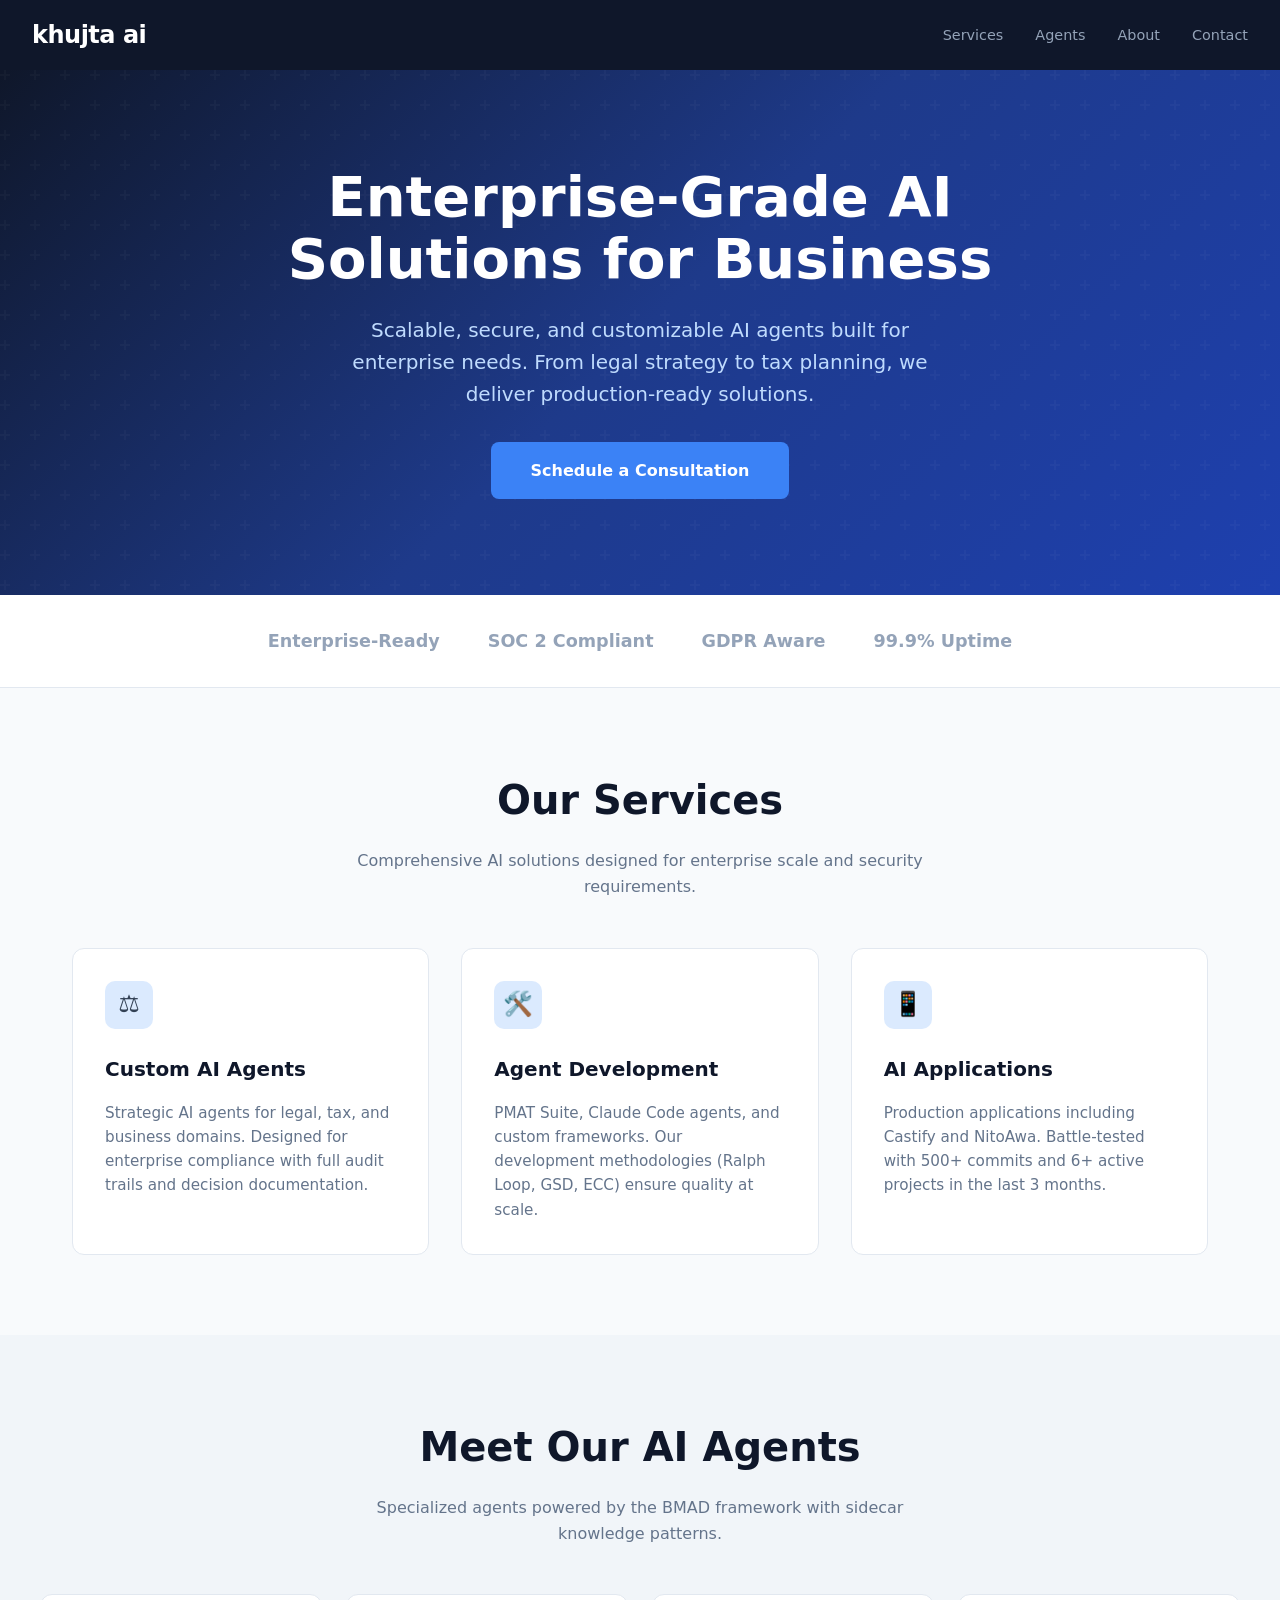
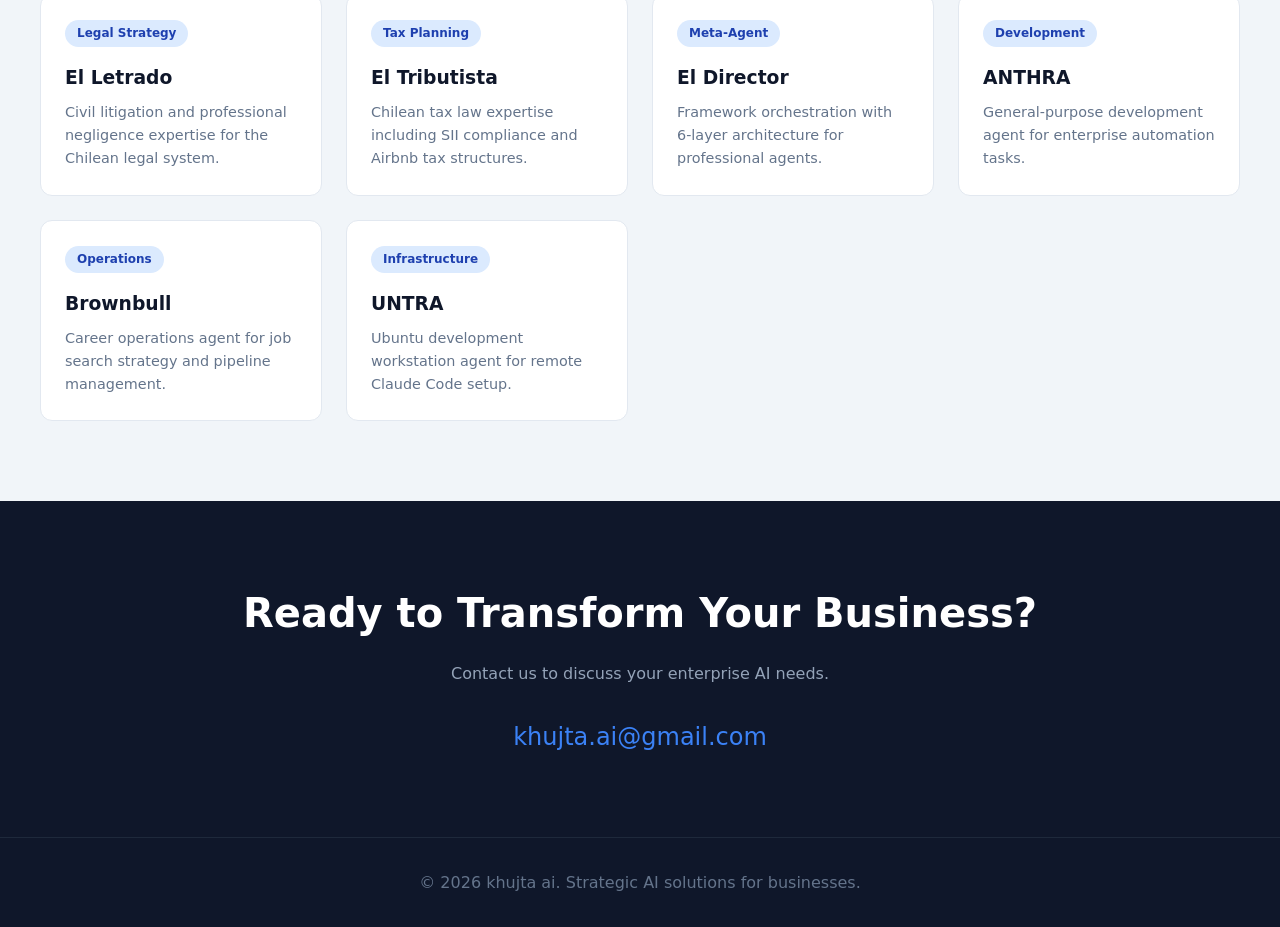
==== mockups/enterprise.html @ 8e30fdcd "feat: US-001 - Design mockups for target customer personas Created 5 distinct HTML/CSS mockups targe" ====
<!DOCTYPE html>
<html lang="en">
<head>
    <meta charset="UTF-8">
    <meta name="viewport" content="width=device-width, initial-scale=1.0">
    <title>khujta ai - Enterprise AI Solutions</title>
    <style>
        * {
            margin: 0;
            padding: 0;
            box-sizing: border-box;
        }

        :root {
            --primary: #0f172a;
            --secondary: #1e40af;
            --accent: #3b82f6;
            --text: #334155;
            --light: #f8fafc;
            --border: #e2e8f0;
        }

        body {
            font-family: 'Segoe UI', system-ui, sans-serif;
            line-height: 1.6;
            color: var(--text);
            background: var(--light);
        }

        /* Navigation */
        nav {
            background: var(--primary);
            padding: 1rem 2rem;
            display: flex;
            justify-content: space-between;
            align-items: center;
            position: sticky;
            top: 0;
            z-index: 100;
        }

        .logo {
            color: white;
            font-size: 1.5rem;
            font-weight: 700;
            letter-spacing: -0.5px;
        }

        .nav-links {
            display: flex;
            gap: 2rem;
            list-style: none;
        }

        .nav-links a {
            color: #94a3b8;
            text-decoration: none;
            font-size: 0.9rem;
            transition: color 0.2s;
        }

        .nav-links a:hover {
            color: white;
        }

        /* Hero Section */
        .hero {
            background: linear-gradient(135deg, var(--primary) 0%, #1e3a8a 50%, #1e40af 100%);
            color: white;
            padding: 6rem 2rem;
            text-align: center;
            position: relative;
            overflow: hidden;
        }

        .hero::before {
            content: '';
            position: absolute;
            top: 0;
            left: 0;
            right: 0;
            bottom: 0;
            background: url("data:image/svg+xml,%3Csvg width='60' height='60' viewBox='0 0 60 60' xmlns='http://www.w3.org/2000/svg'%3E%3Cg fill='none' fill-rule='evenodd'%3E%3Cg fill='%23ffffff' fill-opacity='0.05'%3E%3Cpath d='M36 34v-4h-2v4h-4v2h4v4h2v-4h4v-2h-4zm0-30V0h-2v4h-4v2h4v4h2V6h4V4h-4zM6 34v-4H4v4H0v2h4v4h2v-4h4v-2H6zM6 4V0H4v4H0v2h4v4h2V6h4V4H6z'/%3E%3C/g%3E%3C/g%3E%3C/svg%3E");
            opacity: 0.5;
        }

        .hero-content {
            position: relative;
            max-width: 800px;
            margin: 0 auto;
        }

        .hero h1 {
            font-size: 3.5rem;
            font-weight: 800;
            margin-bottom: 1.5rem;
            line-height: 1.1;
        }

        .hero p {
            font-size: 1.25rem;
            color: #bfdbfe;
            margin-bottom: 2rem;
            max-width: 600px;
            margin-left: auto;
            margin-right: auto;
        }

        .cta-button {
            display: inline-block;
            background: var(--accent);
            color: white;
            padding: 1rem 2.5rem;
            border-radius: 8px;
            text-decoration: none;
            font-weight: 600;
            transition: all 0.3s;
        }

        .cta-button:hover {
            background: #2563eb;
            transform: translateY(-2px);
            box-shadow: 0 10px 30px rgba(59, 130, 246, 0.4);
        }

        /* Trust indicators */
        .trust-bar {
            background: white;
            padding: 2rem;
            border-bottom: 1px solid var(--border);
        }

        .trust-logos {
            display: flex;
            justify-content: center;
            gap: 3rem;
            flex-wrap: wrap;
            color: #94a3b8;
            font-weight: 600;
            font-size: 1.1rem;
        }

        /* Services Section */
        .services {
            padding: 5rem 2rem;
            max-width: 1200px;
            margin: 0 auto;
        }

        .section-title {
            text-align: center;
            margin-bottom: 3rem;
        }

        .section-title h2 {
            font-size: 2.5rem;
            color: var(--primary);
            margin-bottom: 1rem;
        }

        .section-title p {
            color: #64748b;
            max-width: 600px;
            margin: 0 auto;
        }

        .services-grid {
            display: grid;
            grid-template-columns: repeat(auto-fit, minmax(300px, 1fr));
            gap: 2rem;
        }

        .service-card {
            background: white;
            border-radius: 12px;
            padding: 2rem;
            border: 1px solid var(--border);
            transition: all 0.3s;
        }

        .service-card:hover {
            transform: translateY(-4px);
            box-shadow: 0 20px 40px rgba(0, 0, 0, 0.1);
        }

        .service-icon {
            width: 48px;
            height: 48px;
            background: #dbeafe;
            border-radius: 10px;
            display: flex;
            align-items: center;
            justify-content: center;
            margin-bottom: 1.5rem;
            font-size: 1.5rem;
        }

        .service-card h3 {
            color: var(--primary);
            margin-bottom: 1rem;
            font-size: 1.25rem;
        }

        .service-card p {
            color: #64748b;
            font-size: 0.95rem;
        }

        /* Agents Section */
        .agents {
            background: #f1f5f9;
            padding: 5rem 2rem;
        }

        .agents-grid {
            display: grid;
            grid-template-columns: repeat(auto-fit, minmax(280px, 1fr));
            gap: 1.5rem;
            max-width: 1200px;
            margin: 0 auto;
        }

        .agent-card {
            background: white;
            border-radius: 12px;
            padding: 1.5rem;
            border: 1px solid var(--border);
        }

        .agent-tag {
            display: inline-block;
            background: #dbeafe;
            color: #1e40af;
            padding: 0.25rem 0.75rem;
            border-radius: 20px;
            font-size: 0.75rem;
            font-weight: 600;
            margin-bottom: 1rem;
        }

        .agent-card h3 {
            color: var(--primary);
            margin-bottom: 0.5rem;
        }

        .agent-card p {
            color: #64748b;
            font-size: 0.9rem;
        }

        /* Contact Section */
        .contact {
            background: var(--primary);
            color: white;
            padding: 5rem 2rem;
            text-align: center;
        }

        .contact h2 {
            font-size: 2.5rem;
            margin-bottom: 1rem;
        }

        .contact p {
            color: #94a3b8;
            margin-bottom: 2rem;
        }

        .contact-email {
            font-size: 1.5rem;
            color: var(--accent);
            text-decoration: none;
        }

        .contact-email:hover {
            text-decoration: underline;
        }

        /* Footer */
        footer {
            background: #0f172a;
            color: #64748b;
            padding: 2rem;
            text-align: center;
            border-top: 1px solid #1e293b;
        }

        /* Responsive */
        @media (max-width: 768px) {
            .hero h1 {
                font-size: 2.5rem;
            }

            .nav-links {
                display: none;
            }

            .trust-logos {
                gap: 1.5rem;
                font-size: 0.9rem;
            }
        }
    </style>
</head>
<body>
    <nav>
        <div class="logo">khujta ai</div>
        <ul class="nav-links">
            <li><a href="#services">Services</a></li>
            <li><a href="#agents">Agents</a></li>
            <li><a href="#about">About</a></li>
            <li><a href="#contact">Contact</a></li>
        </ul>
    </nav>

    <section class="hero">
        <div class="hero-content">
            <h1>Enterprise-Grade AI Solutions for Business</h1>
            <p>Scalable, secure, and customizable AI agents built for enterprise needs. From legal strategy to tax planning, we deliver production-ready solutions.</p>
            <a href="#contact" class="cta-button">Schedule a Consultation</a>
        </div>
    </section>

    <div class="trust-bar">
        <div class="trust-logos">
            <span>Enterprise-Ready</span>
            <span>SOC 2 Compliant</span>
            <span>GDPR Aware</span>
            <span>99.9% Uptime</span>
        </div>
    </div>

    <section class="services" id="services">
        <div class="section-title">
            <h2>Our Services</h2>
            <p>Comprehensive AI solutions designed for enterprise scale and security requirements.</p>
        </div>
        <div class="services-grid">
            <div class="service-card">
                <div class="service-icon">⚖️</div>
                <h3>Custom AI Agents</h3>
                <p>Strategic AI agents for legal, tax, and business domains. Designed for enterprise compliance with full audit trails and decision documentation.</p>
            </div>
            <div class="service-card">
                <div class="service-icon">🛠️</div>
                <h3>Agent Development</h3>
                <p>PMAT Suite, Claude Code agents, and custom frameworks. Our development methodologies (Ralph Loop, GSD, ECC) ensure quality at scale.</p>
            </div>
            <div class="service-card">
                <div class="service-icon">📱</div>
                <h3>AI Applications</h3>
                <p>Production applications including Castify and NitoAwa. Battle-tested with 500+ commits and 6+ active projects in the last 3 months.</p>
            </div>
        </div>
    </section>

    <section class="agents" id="agents">
        <div class="section-title">
            <h2>Meet Our AI Agents</h2>
            <p>Specialized agents powered by the BMAD framework with sidecar knowledge patterns.</p>
        </div>
        <div class="agents-grid">
            <div class="agent-card">
                <span class="agent-tag">Legal Strategy</span>
                <h3>El Letrado</h3>
                <p>Civil litigation and professional negligence expertise for the Chilean legal system.</p>
            </div>
            <div class="agent-card">
                <span class="agent-tag">Tax Planning</span>
                <h3>El Tributista</h3>
                <p>Chilean tax law expertise including SII compliance and Airbnb tax structures.</p>
            </div>
            <div class="agent-card">
                <span class="agent-tag">Meta-Agent</span>
                <h3>El Director</h3>
                <p>Framework orchestration with 6-layer architecture for professional agents.</p>
            </div>
            <div class="agent-card">
                <span class="agent-tag">Development</span>
                <h3>ANTHRA</h3>
                <p>General-purpose development agent for enterprise automation tasks.</p>
            </div>
            <div class="agent-card">
                <span class="agent-tag">Operations</span>
                <h3>Brownbull</h3>
                <p>Career operations agent for job search strategy and pipeline management.</p>
            </div>
            <div class="agent-card">
                <span class="agent-tag">Infrastructure</span>
                <h3>UNTRA</h3>
                <p>Ubuntu development workstation agent for remote Claude Code setup.</p>
            </div>
        </div>
    </section>

    <section class="contact" id="contact">
        <h2>Ready to Transform Your Business?</h2>
        <p>Contact us to discuss your enterprise AI needs.</p>
        <a href="mailto:khujta.ai@gmail.com" class="contact-email">khujta.ai@gmail.com</a>
    </section>

    <footer>
        <p>&copy; 2026 khujta ai. Strategic AI solutions for businesses.</p>
    </footer>
</body>
</html>
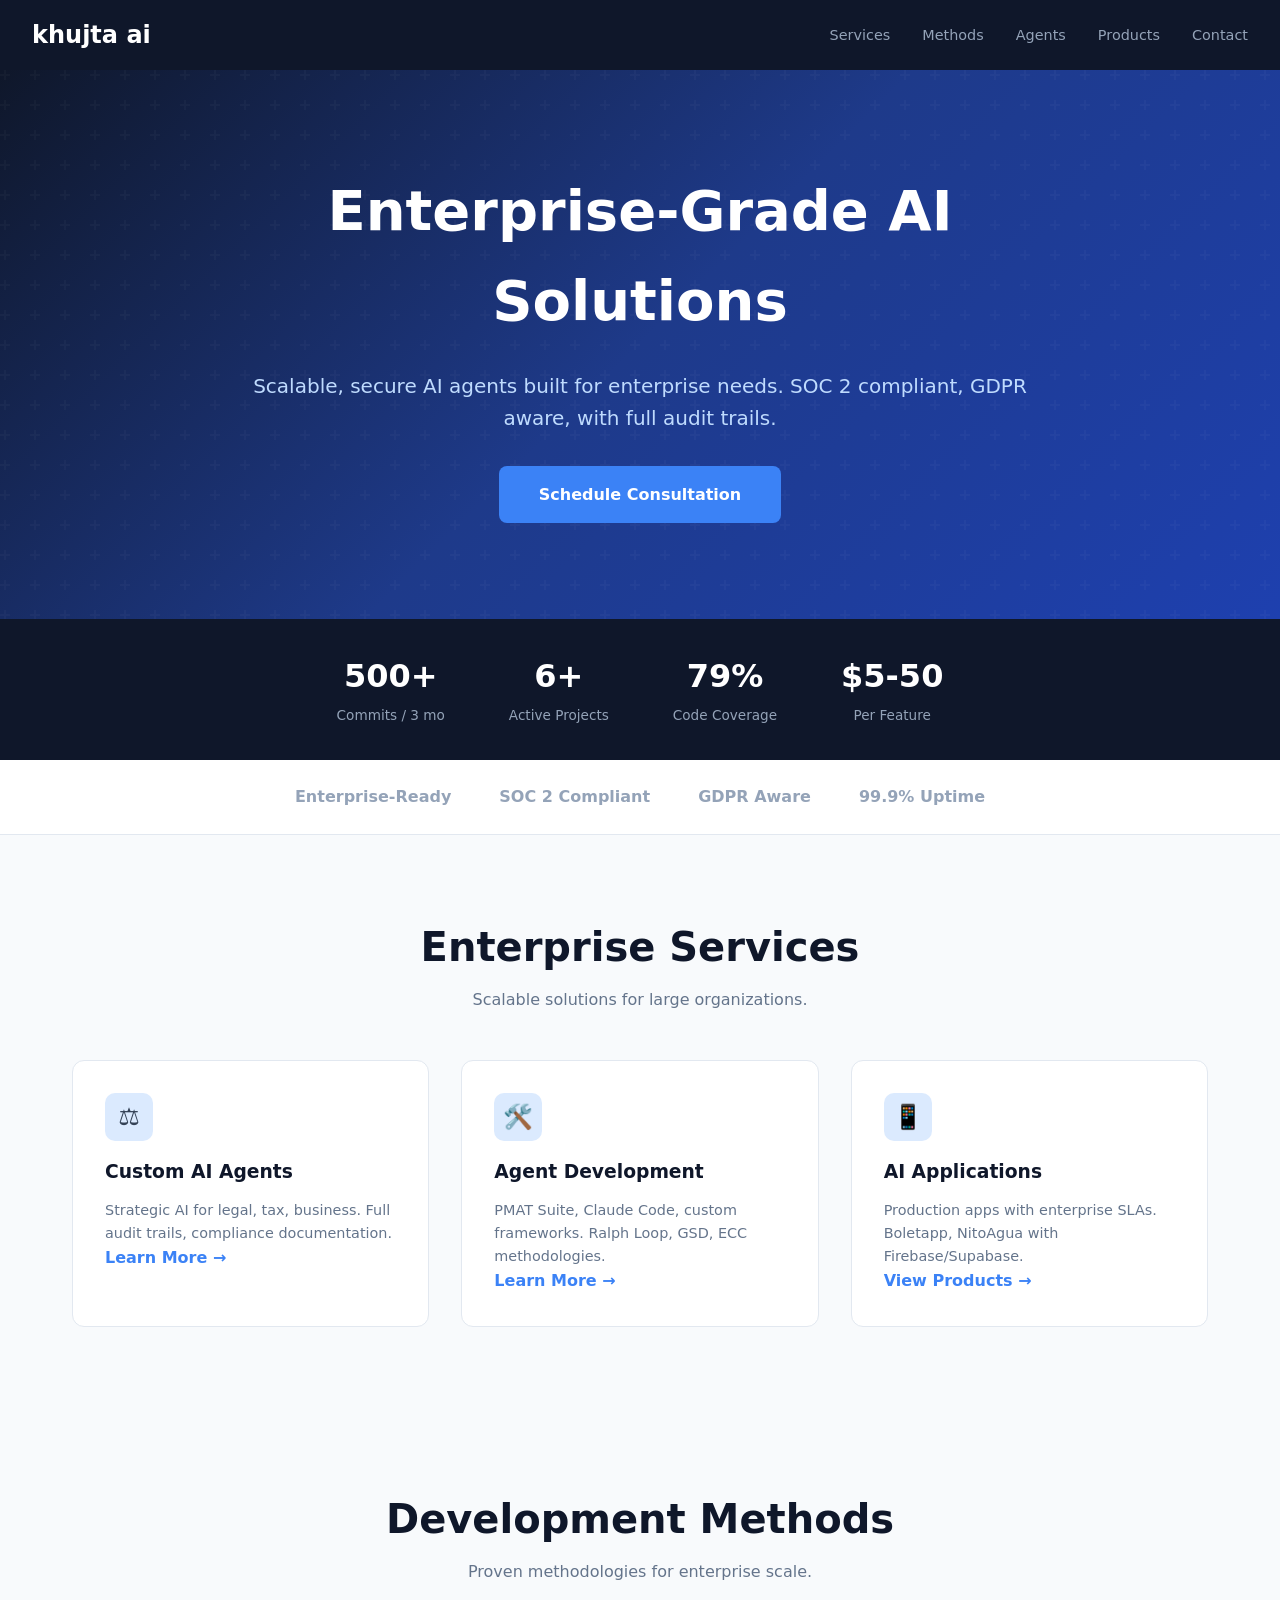
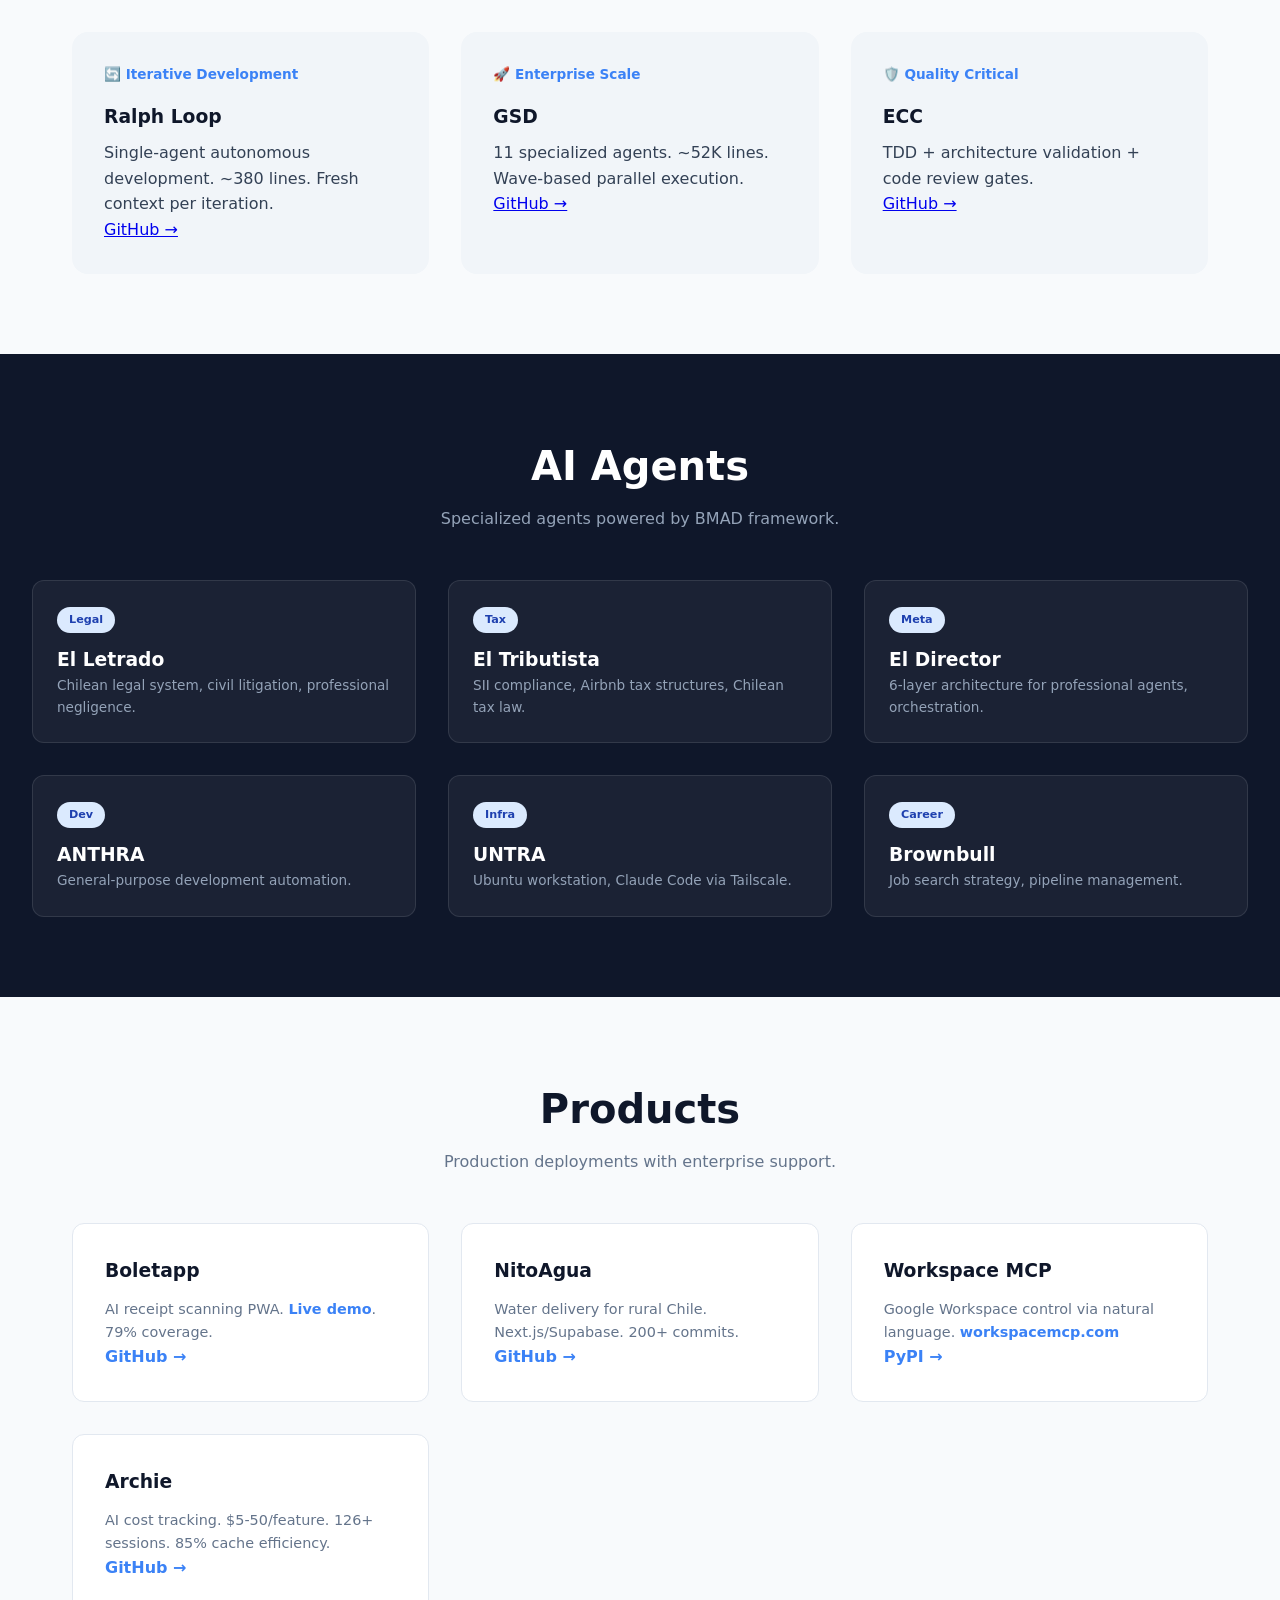
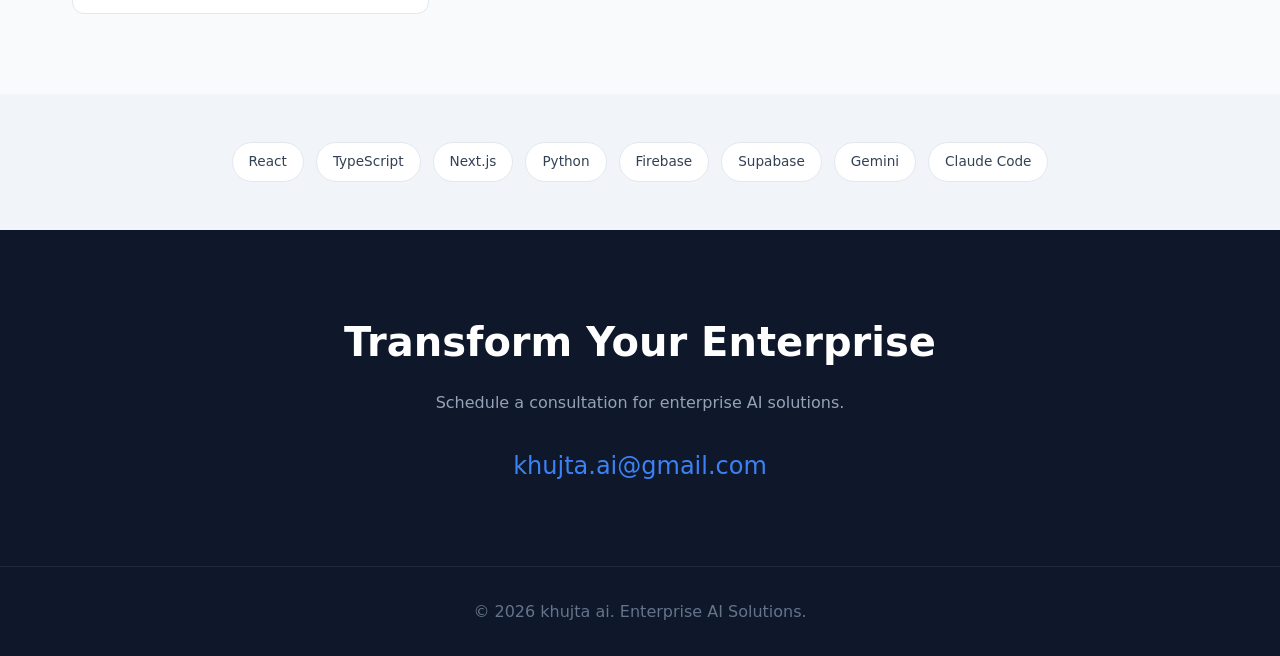
==== commit e17d328b: "feat: enhance mockup page designs with distinct visual identities - enterprise: navy blue (#0f172a)," ====
--- a/mockups/enterprise.html
+++ b/mockups/enterprise.html
@@ -3,31 +3,26 @@
 <head>
     <meta charset="UTF-8">
     <meta name="viewport" content="width=device-width, initial-scale=1.0">
-    <title>khujta ai - Enterprise AI Solutions</title>
+    <meta name="description" content="khujta ai - Enterprise AI Solutions">
+    <title>khujta ai - Enterprise Solutions</title>
     <style>
-        * {
-            margin: 0;
-            padding: 0;
-            box-sizing: border-box;
-        }
-
+        * { margin: 0; padding: 0; box-sizing: border-box; }
         :root {
             --primary: #0f172a;
             --secondary: #1e40af;
             --accent: #3b82f6;
             --text: #334155;
+            --text-light: #64748b;
             --light: #f8fafc;
+            --white: #ffffff;
             --border: #e2e8f0;
         }
-
         body {
             font-family: 'Segoe UI', system-ui, sans-serif;
             line-height: 1.6;
             color: var(--text);
             background: var(--light);
         }
-
-        /* Navigation */
         nav {
             background: var(--primary);
             padding: 1rem 2rem;
@@ -38,288 +33,103 @@
             top: 0;
             z-index: 100;
         }
-
-        .logo {
-            color: white;
-            font-size: 1.5rem;
-            font-weight: 700;
-            letter-spacing: -0.5px;
-        }
-
-        .nav-links {
-            display: flex;
-            gap: 2rem;
-            list-style: none;
-        }
-
-        .nav-links a {
-            color: #94a3b8;
-            text-decoration: none;
-            font-size: 0.9rem;
-            transition: color 0.2s;
-        }
-
-        .nav-links a:hover {
-            color: white;
-        }
-
-        /* Hero Section */
+        .logo { color: white; font-size: 1.5rem; font-weight: 700; }
+        .nav-links { display: flex; gap: 2rem; list-style: none; }
+        .nav-links a { color: #94a3b8; text-decoration: none; font-size: 0.9rem; transition: 0.2s; }
+        .nav-links a:hover { color: white; }
         .hero {
-            background: linear-gradient(135deg, var(--primary) 0%, #1e3a8a 50%, #1e40af 100%);
+            background: linear-gradient(135deg, var(--primary) 0%, #1e3a8a 50%, var(--secondary) 100%);
             color: white;
             padding: 6rem 2rem;
             text-align: center;
             position: relative;
-            overflow: hidden;
-        }
-
+        }
         .hero::before {
             content: '';
             position: absolute;
-            top: 0;
-            left: 0;
-            right: 0;
-            bottom: 0;
+            inset: 0;
             background: url("data:image/svg+xml,%3Csvg width='60' height='60' viewBox='0 0 60 60' xmlns='http://www.w3.org/2000/svg'%3E%3Cg fill='none' fill-rule='evenodd'%3E%3Cg fill='%23ffffff' fill-opacity='0.05'%3E%3Cpath d='M36 34v-4h-2v4h-4v2h4v4h2v-4h4v-2h-4zm0-30V0h-2v4h-4v2h4v4h2V6h4V4h-4zM6 34v-4H4v4H0v2h4v4h2v-4h4v-2H6zM6 4V0H4v4H0v2h4v4h2V6h4V4H6z'/%3E%3C/g%3E%3C/g%3E%3C/svg%3E");
             opacity: 0.5;
         }
-
-        .hero-content {
-            position: relative;
-            max-width: 800px;
-            margin: 0 auto;
-        }
-
-        .hero h1 {
-            font-size: 3.5rem;
-            font-weight: 800;
-            margin-bottom: 1.5rem;
-            line-height: 1.1;
-        }
-
-        .hero p {
-            font-size: 1.25rem;
-            color: #bfdbfe;
-            margin-bottom: 2rem;
-            max-width: 600px;
-            margin-left: auto;
-            margin-right: auto;
-        }
-
-        .cta-button {
-            display: inline-block;
-            background: var(--accent);
-            color: white;
-            padding: 1rem 2.5rem;
-            border-radius: 8px;
-            text-decoration: none;
-            font-weight: 600;
-            transition: all 0.3s;
-        }
-
-        .cta-button:hover {
-            background: #2563eb;
-            transform: translateY(-2px);
-            box-shadow: 0 10px 30px rgba(59, 130, 246, 0.4);
-        }
-
-        /* Trust indicators */
-        .trust-bar {
-            background: white;
-            padding: 2rem;
-            border-bottom: 1px solid var(--border);
-        }
-
-        .trust-logos {
-            display: flex;
-            justify-content: center;
-            gap: 3rem;
-            flex-wrap: wrap;
-            color: #94a3b8;
-            font-weight: 600;
-            font-size: 1.1rem;
-        }
-
-        /* Services Section */
-        .services {
-            padding: 5rem 2rem;
-            max-width: 1200px;
-            margin: 0 auto;
-        }
-
-        .section-title {
-            text-align: center;
-            margin-bottom: 3rem;
-        }
-
-        .section-title h2 {
-            font-size: 2.5rem;
-            color: var(--primary);
-            margin-bottom: 1rem;
-        }
-
-        .section-title p {
-            color: #64748b;
-            max-width: 600px;
-            margin: 0 auto;
-        }
-
-        .services-grid {
-            display: grid;
-            grid-template-columns: repeat(auto-fit, minmax(300px, 1fr));
-            gap: 2rem;
-        }
-
-        .service-card {
-            background: white;
-            border-radius: 12px;
-            padding: 2rem;
-            border: 1px solid var(--border);
-            transition: all 0.3s;
-        }
-
-        .service-card:hover {
-            transform: translateY(-4px);
-            box-shadow: 0 20px 40px rgba(0, 0, 0, 0.1);
-        }
-
-        .service-icon {
-            width: 48px;
-            height: 48px;
-            background: #dbeafe;
-            border-radius: 10px;
-            display: flex;
-            align-items: center;
-            justify-content: center;
-            margin-bottom: 1.5rem;
-            font-size: 1.5rem;
-        }
-
-        .service-card h3 {
-            color: var(--primary);
-            margin-bottom: 1rem;
-            font-size: 1.25rem;
-        }
-
-        .service-card p {
-            color: #64748b;
-            font-size: 0.95rem;
-        }
-
-        /* Agents Section */
-        .agents {
-            background: #f1f5f9;
-            padding: 5rem 2rem;
-        }
-
-        .agents-grid {
-            display: grid;
-            grid-template-columns: repeat(auto-fit, minmax(280px, 1fr));
-            gap: 1.5rem;
-            max-width: 1200px;
-            margin: 0 auto;
-        }
-
-        .agent-card {
-            background: white;
-            border-radius: 12px;
-            padding: 1.5rem;
-            border: 1px solid var(--border);
-        }
-
-        .agent-tag {
-            display: inline-block;
-            background: #dbeafe;
-            color: #1e40af;
-            padding: 0.25rem 0.75rem;
-            border-radius: 20px;
-            font-size: 0.75rem;
-            font-weight: 600;
-            margin-bottom: 1rem;
-        }
-
-        .agent-card h3 {
-            color: var(--primary);
-            margin-bottom: 0.5rem;
-        }
-
-        .agent-card p {
-            color: #64748b;
-            font-size: 0.9rem;
-        }
-
-        /* Contact Section */
-        .contact {
-            background: var(--primary);
-            color: white;
-            padding: 5rem 2rem;
-            text-align: center;
-        }
-
-        .contact h2 {
-            font-size: 2.5rem;
-            margin-bottom: 1rem;
-        }
-
-        .contact p {
-            color: #94a3b8;
-            margin-bottom: 2rem;
-        }
-
-        .contact-email {
-            font-size: 1.5rem;
-            color: var(--accent);
-            text-decoration: none;
-        }
-
-        .contact-email:hover {
-            text-decoration: underline;
-        }
-
-        /* Footer */
-        footer {
-            background: #0f172a;
-            color: #64748b;
-            padding: 2rem;
-            text-align: center;
-            border-top: 1px solid #1e293b;
-        }
-
-        /* Responsive */
+        .hero-content { position: relative; max-width: 800px; margin: 0 auto; }
+        .hero h1 { font-size: 3.5rem; margin-bottom: 1.5rem; }
+        .hero p { font-size: 1.25rem; color: #bfdbfe; margin-bottom: 2rem; }
+        .btn { display: inline-block; background: var(--accent); color: white; padding: 1rem 2.5rem; border-radius: 8px; text-decoration: none; font-weight: 600; transition: 0.3s; }
+        .btn:hover { background: #2563eb; transform: translateY(-2px); }
+        .stats-bar { background: var(--primary); padding: 2rem; }
+        .stats-grid { display: flex; justify-content: center; gap: 4rem; flex-wrap: wrap; }
+        .stat-item { text-align: center; }
+        .stat-value { display: block; font-size: 2rem; font-weight: 700; color: white; }
+        .stat-label { color: #94a3b8; font-size: 0.85rem; }
+        .trust-bar { background: white; padding: 1.5rem; border-bottom: 1px solid var(--border); }
+        .trust-logos { display: flex; justify-content: center; gap: 3rem; color: #94a3b8; font-weight: 600; flex-wrap: wrap; }
+        .section { padding: 5rem 2rem; max-width: 1200px; margin: 0 auto; }
+        .section-title { text-align: center; margin-bottom: 3rem; }
+        .section-title h2 { font-size: 2.5rem; color: var(--primary); margin-bottom: 0.5rem; }
+        .section-title p { color: var(--text-light); }
+        .grid { display: grid; grid-template-columns: repeat(auto-fit, minmax(300px, 1fr)); gap: 2rem; }
+        .card { background: white; border-radius: 12px; padding: 2rem; border: 1px solid var(--border); transition: 0.3s; }
+        .card:hover { transform: translateY(-4px); box-shadow: 0 20px 40px rgba(0,0,0,0.1); }
+        .card-icon { width: 48px; height: 48px; background: #dbeafe; border-radius: 10px; display: flex; align-items: center; justify-content: center; font-size: 1.5rem; margin-bottom: 1rem; }
+        .card h3 { color: var(--primary); margin-bottom: 0.75rem; }
+        .card p { color: var(--text-light); font-size: 0.9rem; }
+        .card a { color: var(--accent); font-weight: 600; text-decoration: none; }
+        .dark-section { background: var(--primary); padding: 5rem 2rem; }
+        .dark-section h2 { color: white; }
+        .dark-section p { color: #94a3b8; }
+        .dark-card { background: rgba(255,255,255,0.05); border: 1px solid rgba(255,255,255,0.1); border-radius: 12px; padding: 1.5rem; }
+        .dark-card h3 { color: white; }
+        .dark-card p { color: #94a3b8; font-size: 0.85rem; }
+        .tag { display: inline-block; background: #dbeafe; color: #1e40af; padding: 0.25rem 0.75rem; border-radius: 20px; font-size: 0.7rem; font-weight: 600; margin-bottom: 0.75rem; }
+        .method-card { background: #f1f5f9; border-radius: 16px; padding: 2rem; }
+        .method-card h3 { color: var(--primary); margin-bottom: 0.5rem; }
+        .method-tag { color: var(--accent); font-weight: 600; font-size: 0.85rem; margin-bottom: 1rem; display: block; }
+        .tech-badges { display: flex; flex-wrap: wrap; justify-content: center; gap: 0.75rem; padding: 3rem 2rem; background: #f1f5f9; }
+        .tech-badge { background: white; padding: 0.5rem 1rem; border-radius: 50px; font-size: 0.85rem; border: 1px solid var(--border); }
+        .contact-section { background: var(--primary); color: white; padding: 5rem 2rem; text-align: center; }
+        .contact-section h2 { font-size: 2.5rem; margin-bottom: 1rem; }
+        .contact-section p { color: #94a3b8; margin-bottom: 2rem; }
+        .contact-email { font-size: 1.5rem; color: var(--accent); text-decoration: none; }
+        footer { background: var(--primary); color: #64748b; padding: 2rem; text-align: center; border-top: 1px solid #1e293b; }
+        .back-link { position: fixed; top: 1rem; left: 1rem; background: white; padding: 0.5rem 1rem; border-radius: 8px; text-decoration: none; color: var(--text); font-size: 0.85rem; box-shadow: 0 2px 10px rgba(0,0,0,0.1); }
         @media (max-width: 768px) {
-            .hero h1 {
-                font-size: 2.5rem;
-            }
-
-            .nav-links {
-                display: none;
-            }
-
-            .trust-logos {
-                gap: 1.5rem;
-                font-size: 0.9rem;
-            }
+            .hero h1 { font-size: 2rem; }
+            .nav-links { display: none; }
+            .stats-grid { gap: 2rem; }
+            .grid { grid-template-columns: 1fr; }
         }
     </style>
 </head>
 <body>
+    <a href="?v=" class="back-link">← Back to Main</a>
+
     <nav>
         <div class="logo">khujta ai</div>
         <ul class="nav-links">
             <li><a href="#services">Services</a></li>
+            <li><a href="#methods">Methods</a></li>
             <li><a href="#agents">Agents</a></li>
-            <li><a href="#about">About</a></li>
+            <li><a href="#products">Products</a></li>
             <li><a href="#contact">Contact</a></li>
         </ul>
     </nav>
 
     <section class="hero">
         <div class="hero-content">
-            <h1>Enterprise-Grade AI Solutions for Business</h1>
-            <p>Scalable, secure, and customizable AI agents built for enterprise needs. From legal strategy to tax planning, we deliver production-ready solutions.</p>
-            <a href="#contact" class="cta-button">Schedule a Consultation</a>
-        </div>
-    </section>
+            <h1>Enterprise-Grade AI Solutions</h1>
+            <p>Scalable, secure AI agents built for enterprise needs. SOC 2 compliant, GDPR aware, with full audit trails.</p>
+            <a href="#contact" class="btn">Schedule Consultation</a>
+        </div>
+    </section>
+
+    <div class="stats-bar">
+        <div class="stats-grid">
+            <div class="stat-item"><span class="stat-value">500+</span><span class="stat-label">Commits / 3 mo</span></div>
+            <div class="stat-item"><span class="stat-value">6+</span><span class="stat-label">Active Projects</span></div>
+            <div class="stat-item"><span class="stat-value">79%</span><span class="stat-label">Code Coverage</span></div>
+            <div class="stat-item"><span class="stat-value">$5-50</span><span class="stat-label">Per Feature</span></div>
+        </div>
+    </div>
 
     <div class="trust-bar">
         <div class="trust-logos">
@@ -330,77 +140,123 @@
         </div>
     </div>
 
-    <section class="services" id="services">
-        <div class="section-title">
-            <h2>Our Services</h2>
-            <p>Comprehensive AI solutions designed for enterprise scale and security requirements.</p>
-        </div>
-        <div class="services-grid">
-            <div class="service-card">
-                <div class="service-icon">⚖️</div>
+    <section class="section" id="services">
+        <div class="section-title">
+            <h2>Enterprise Services</h2>
+            <p>Scalable solutions for large organizations.</p>
+        </div>
+        <div class="grid">
+            <div class="card">
+                <div class="card-icon">⚖️</div>
                 <h3>Custom AI Agents</h3>
-                <p>Strategic AI agents for legal, tax, and business domains. Designed for enterprise compliance with full audit trails and decision documentation.</p>
-            </div>
-            <div class="service-card">
-                <div class="service-icon">🛠️</div>
+                <p>Strategic AI for legal, tax, business. Full audit trails, compliance documentation.</p>
+                <a href="#contact">Learn More →</a>
+            </div>
+            <div class="card">
+                <div class="card-icon">🛠️</div>
                 <h3>Agent Development</h3>
-                <p>PMAT Suite, Claude Code agents, and custom frameworks. Our development methodologies (Ralph Loop, GSD, ECC) ensure quality at scale.</p>
-            </div>
-            <div class="service-card">
-                <div class="service-icon">📱</div>
+                <p>PMAT Suite, Claude Code, custom frameworks. Ralph Loop, GSD, ECC methodologies.</p>
+                <a href="#contact">Learn More →</a>
+            </div>
+            <div class="card">
+                <div class="card-icon">📱</div>
                 <h3>AI Applications</h3>
-                <p>Production applications including Castify and NitoAwa. Battle-tested with 500+ commits and 6+ active projects in the last 3 months.</p>
-            </div>
-        </div>
-    </section>
-
-    <section class="agents" id="agents">
-        <div class="section-title">
-            <h2>Meet Our AI Agents</h2>
-            <p>Specialized agents powered by the BMAD framework with sidecar knowledge patterns.</p>
-        </div>
-        <div class="agents-grid">
-            <div class="agent-card">
-                <span class="agent-tag">Legal Strategy</span>
-                <h3>El Letrado</h3>
-                <p>Civil litigation and professional negligence expertise for the Chilean legal system.</p>
-            </div>
-            <div class="agent-card">
-                <span class="agent-tag">Tax Planning</span>
-                <h3>El Tributista</h3>
-                <p>Chilean tax law expertise including SII compliance and Airbnb tax structures.</p>
-            </div>
-            <div class="agent-card">
-                <span class="agent-tag">Meta-Agent</span>
-                <h3>El Director</h3>
-                <p>Framework orchestration with 6-layer architecture for professional agents.</p>
-            </div>
-            <div class="agent-card">
-                <span class="agent-tag">Development</span>
-                <h3>ANTHRA</h3>
-                <p>General-purpose development agent for enterprise automation tasks.</p>
-            </div>
-            <div class="agent-card">
-                <span class="agent-tag">Operations</span>
-                <h3>Brownbull</h3>
-                <p>Career operations agent for job search strategy and pipeline management.</p>
-            </div>
-            <div class="agent-card">
-                <span class="agent-tag">Infrastructure</span>
-                <h3>UNTRA</h3>
-                <p>Ubuntu development workstation agent for remote Claude Code setup.</p>
-            </div>
-        </div>
-    </section>
-
-    <section class="contact" id="contact">
-        <h2>Ready to Transform Your Business?</h2>
-        <p>Contact us to discuss your enterprise AI needs.</p>
+                <p>Production apps with enterprise SLAs. Boletapp, NitoAgua with Firebase/Supabase.</p>
+                <a href="#products">View Products →</a>
+            </div>
+        </div>
+    </section>
+
+    <section class="section" id="methods">
+        <div class="section-title">
+            <h2>Development Methods</h2>
+            <p>Proven methodologies for enterprise scale.</p>
+        </div>
+        <div class="grid">
+            <div class="method-card">
+                <span class="method-tag">🔄 Iterative Development</span>
+                <h3>Ralph Loop</h3>
+                <p>Single-agent autonomous development. ~380 lines. Fresh context per iteration.</p>
+                <a href="https://github.com/Brownbull/khujta_eggs" target="_blank">GitHub →</a>
+            </div>
+            <div class="method-card">
+                <span class="method-tag">🚀 Enterprise Scale</span>
+                <h3>GSD</h3>
+                <p>11 specialized agents. ~52K lines. Wave-based parallel execution.</p>
+                <a href="https://github.com/Brownbull/khujta_eggs" target="_blank">GitHub →</a>
+            </div>
+            <div class="method-card">
+                <span class="method-tag">🛡️ Quality Critical</span>
+                <h3>ECC</h3>
+                <p>TDD + architecture validation + code review gates.</p>
+                <a href="https://github.com/Brownbull/khujta_eggs" target="_blank">GitHub →</a>
+            </div>
+        </div>
+    </section>
+
+    <section class="dark-section" id="agents">
+        <div class="section-title">
+            <h2>AI Agents</h2>
+            <p>Specialized agents powered by BMAD framework.</p>
+        </div>
+        <div class="grid">
+            <div class="dark-card"><span class="tag">Legal</span><h3>El Letrado</h3><p>Chilean legal system, civil litigation, professional negligence.</p></div>
+            <div class="dark-card"><span class="tag">Tax</span><h3>El Tributista</h3><p>SII compliance, Airbnb tax structures, Chilean tax law.</p></div>
+            <div class="dark-card"><span class="tag">Meta</span><h3>El Director</h3><p>6-layer architecture for professional agents, orchestration.</p></div>
+            <div class="dark-card"><span class="tag">Dev</span><h3>ANTHRA</h3><p>General-purpose development automation.</p></div>
+            <div class="dark-card"><span class="tag">Infra</span><h3>UNTRA</h3><p>Ubuntu workstation, Claude Code via Tailscale.</p></div>
+            <div class="dark-card"><span class="tag">Career</span><h3>Brownbull</h3><p>Job search strategy, pipeline management.</p></div>
+        </div>
+    </section>
+
+    <section class="section" id="products">
+        <div class="section-title">
+            <h2>Products</h2>
+            <p>Production deployments with enterprise support.</p>
+        </div>
+        <div class="grid">
+            <div class="card">
+                <h3>Boletapp</h3>
+                <p>AI receipt scanning PWA. <a href="https://boletapp-d609f.web.app" target="_blank">Live demo</a>. 79% coverage.</p>
+                <a href="https://github.com/Brownbull/gmni_boletapp" target="_blank">GitHub →</a>
+            </div>
+            <div class="card">
+                <h3>NitoAgua</h3>
+                <p>Water delivery for rural Chile. Next.js/Supabase. 200+ commits.</p>
+                <a href="https://github.com/Brownbull/nitoagua" target="_blank">GitHub →</a>
+            </div>
+            <div class="card">
+                <h3>Workspace MCP</h3>
+                <p>Google Workspace control via natural language. <a href="https://workspacemcp.com" target="_blank">workspacemcp.com</a></p>
+                <a href="https://pypi.org/project/workspace-mcp/" target="_blank">PyPI →</a>
+            </div>
+            <div class="card">
+                <h3>Archie</h3>
+                <p>AI cost tracking. $5-50/feature. 126+ sessions. 85% cache efficiency.</p>
+                <a href="https://github.com/Brownbull/archie" target="_blank">GitHub →</a>
+            </div>
+        </div>
+    </section>
+
+    <div class="tech-badges">
+        <span class="tech-badge">React</span>
+        <span class="tech-badge">TypeScript</span>
+        <span class="tech-badge">Next.js</span>
+        <span class="tech-badge">Python</span>
+        <span class="tech-badge">Firebase</span>
+        <span class="tech-badge">Supabase</span>
+        <span class="tech-badge">Gemini</span>
+        <span class="tech-badge">Claude Code</span>
+    </div>
+
+    <section class="contact-section" id="contact">
+        <h2>Transform Your Enterprise</h2>
+        <p>Schedule a consultation for enterprise AI solutions.</p>
         <a href="mailto:khujta.ai@gmail.com" class="contact-email">khujta.ai@gmail.com</a>
     </section>
 
     <footer>
-        <p>&copy; 2026 khujta ai. Strategic AI solutions for businesses.</p>
+        <p>&copy; 2026 khujta ai. Enterprise AI Solutions.</p>
     </footer>
 </body>
 </html>
